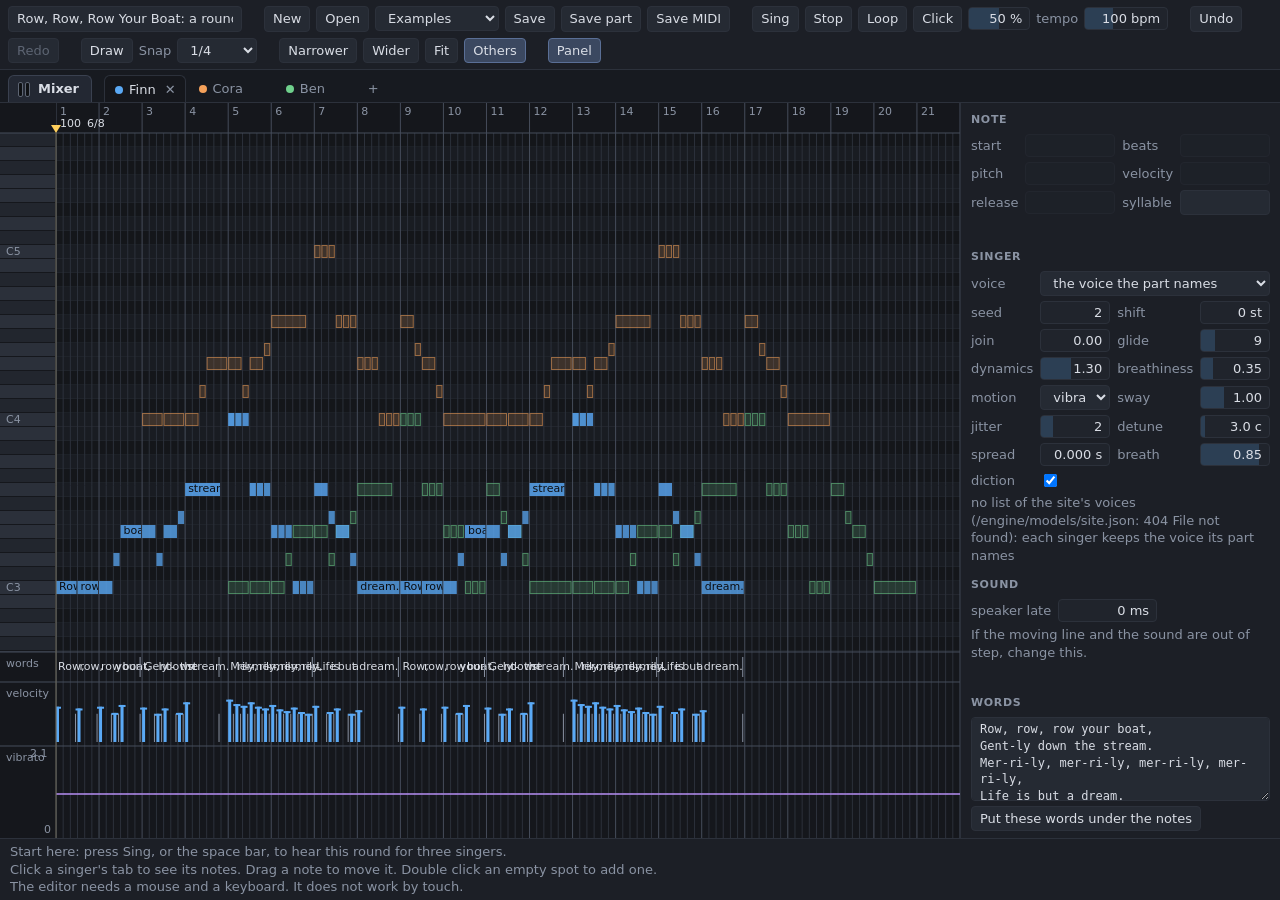
==== engine/editor/index.html @ f513cfa4 "Lip Service 0.1.0" ====
<!doctype html>
<!-- SPDX-License-Identifier: AGPL-3.0-only -->
<!-- Copyright (C) 2026 Giles Hall -->

<html lang="en">
<head>
<meta charset="utf-8">
<meta name="viewport" content="width=device-width, initial-scale=1">
<title>lipservice: a score</title>
<link rel="stylesheet" href="editor.css">
</head>
<body>
<header>
  <input id="title" placeholder="the score's name" aria-label="the score's name">
  <span class="gap"></span>
  <button id="new">New</button>
  <button id="open">Open</button>
  <select id="examples" aria-label="examples"></select>
  <button id="save-score" title="Save the whole score: every singer and the mix (cmd S)">Save</button>
  <button id="save-part" title="Save only this singer's part">Save part</button>
  <button id="save-midi" title="Save this singer's part as a MIDI file">Save MIDI</button>
  <input id="file" type="file" accept=".score,.part,.txt,.mid,.midi,text/plain,audio/midi" aria-label="a file to open" hidden>
  <span class="gap"></span>
  <button id="sing" title="Sing the score from the marker in the ruler (space)">Sing</button>
  <button id="stop" title="Stop singing (space)">Stop</button>
  <button id="loop" aria-pressed="false" title="Loop the stretch marked in the ruler (O)">Loop</button>
  <button id="click" aria-pressed="false" title="Metronome: a click on each beat (K)">Click</button>
  <span id="click-volume"></span>
  <label>tempo</label><span id="tempo"></span>
  <span class="gap"></span>
  <button id="undo">Undo</button>
  <button id="redo">Redo</button>
  <span class="gap"></span>
  <button id="draw" aria-pressed="false" title="Draw: one press on an empty spot adds a note (D)">Draw</button>
  <label for="snap" title="Notes start and end on this fraction of a beat">Snap</label>
  <select id="snap"></select>
  <span class="gap"></span>
  <button id="zoom-out" title="Zoom out in time (-)">Narrower</button>
  <button id="zoom-in" title="Zoom in in time (+)">Wider</button>
  <button id="fit" title="Fit every note in view (F)">Fit</button>
  <button id="others" aria-pressed="true" title="Show the other singers' notes behind this one's (G)">Others</button>
  <span class="gap"></span>
  <button id="side-toggle" aria-pressed="true" title="Show or hide the panel on the right">Panel</button>
</header>
<nav id="tabs" aria-label="the singers, and the mixer"></nav>
<div id="roll">
  <canvas id="canvas" tabindex="0" aria-label="the roll: the singer's notes along time, their words, velocity and vibrato"></canvas>
  <input id="lyric" aria-label="the note's syllable" autocomplete="off" spellcheck="false">
</div>
<section id="mixer" hidden></section>
<aside id="side">
  <h2>Note</h2>
  <div class="rows">
    <label title="The beat the note starts on">start</label><span id="n-at"></span>
    <label title="How long the note is, in beats">beats</label><span id="n-beats"></span>
    <label title="The note's name, like C4, with cents where it is off: E4+14">pitch</label><span id="n-pitch"></span>
    <label title="How hard the key was pressed, 1 to 127. Kept in the file and in MIDI; the singer does not use it yet">velocity</label><span id="n-velocity"></span>
    <label title="How fast the key was let go, 0 to 127. Kept in the file and in MIDI; the singer does not use it yet">release</label><span id="n-release"></span>
    <label for="n-lyric" title="What is sung on the note. End it with - when the word goes on: Ma- ry. Use _ to hold the syllable before.">syllable</label><input id="n-lyric">
  </div>
  <div id="n-said" class="said"></div>

  <h2>Singer</h2>
  <div class="rows">
    <label for="s-voice">voice</label><select id="s-voice" class="wide"></select>
    <label title="Which singer of this voice: change it for other timing, pitch and breaths">seed</label><span id="s-seed"></span>
    <label title="Moves every note up or down, in semitones">shift</label><span id="s-shift"></span>
    <label title="A gap between words this short, in beats, is sung through with no rest">join</label><span id="s-join"></span>
    <label title="How long the pitch takes to move from one note to the next, in hundredths of a second">glide</label><span id="s-glide"></span>
    <label title="How much the singer shapes loudness unasked: high notes louder, long notes swelled. 0 for none">dynamics</label><span id="s-dynamics"></span>
    <label title="How much breath noise is in the sung vowels">breathiness</label><span id="s-breathiness"></span>
    <label for="s-motion" title="How the pitch moves on a held note: straight, vibrato or wide vibrato, or - to use the vibrato drawn under the notes">motion</label><select id="s-motion"><option value="-">- (drawn)</option><option>straight</option><option>vibrato</option><option>wide</option></select>
    <label title="How large that movement is: 1 is the motion's own size">sway</label><span id="s-sway"></span>
    <label title="How far each phrase and note may land off the beat, in hundredths of a second">jitter</label><span id="s-jitter"></span>
    <label title="How far off pitch the singer may be, in cents">detune</label><span id="s-detune"></span>
    <label title="How far off the whole part may start, in seconds">spread</label><span id="s-spread"></span>
    <label title="The chance of a breath before a phrase, 0 to 1">breath</label><span id="s-breath"></span>
    <label for="s-diction" title="Sung diction: every vowel is stressed">diction</label><input id="s-diction" type="checkbox">
  </div>
  <div id="s-said" class="said"></div>

  <h2>Sound</h2>
  <div class="rows" id="route-row" hidden>
    <label for="route">sound</label><select id="route" class="wide" title="Which engine sings every singer: hifi is the fullest sound, fast is quicker to make"></select>
  </div>
  <div class="rows">
    <label title="Milliseconds added to the delay the browser reports for its speaker">speaker late</label><span id="delay"></span>
  </div>
  <div class="said">If the moving line and the sound are out of step, change this.</div>
  <div id="delay-said" class="said"></div>

  <h2>Words</h2>
  <textarea id="words" spellcheck="false" aria-label="the words, a syllable a note from the first"></textarea>
  <button id="words-apply" title="One syllable goes under each note, from the first note on. Split a word with -: lit-tle">Put these words under the notes</button>
  <div id="words-said" class="said"></div>

  <h2>The part as text</h2>
  <textarea id="text" spellcheck="false" aria-label="the part as text"></textarea>
  <button id="text-apply" title="Replace this singer's part with the text above">Load this text</button>
  <div id="text-said" class="said"></div>

  <h2>Keys</h2>
  <div id="keys">
    The editor needs a mouse and a keyboard. It does not work by touch.<br>
    <kbd>double click</kbd> an empty spot to add a note<br>
    <kbd>drag</kbd> a note to move it; drag its right end to change its length<br>
    <kbd>Enter</kbd>, or click under a note, to type its syllable. Type several words and they fill the notes that follow<br>
    <kbd>arrows</kbd> move the selected notes; <kbd>alt</kbd> + left or right makes them shorter or longer<br>
    <kbd>B</kbd> breath before the note: always, never, or left to the singer<br>
    <kbd>L</kbd> vibrato point: slide to it, or jump to it<br>
    <kbd>delete</kbd> removes the selected notes or vibrato point<br>
    <kbd>space</kbd> sing, or stop<br>
    <kbd>click</kbd> the ruler to set where singing starts; while it sings, it jumps there. <kbd>Home</kbd> goes back to the start<br>
    <kbd>drag</kbd> along the ruler to mark a loop; drag its ends to adjust it<br>
    <kbd>O</kbd> loop on or off<br>
    <kbd>K</kbd> metronome click on or off<br>
    <kbd>drag</kbd> a number to change it (hold shift for small steps); <kbd>click</kbd> it to type; <kbd>alt</kbd> + click resets it<br>
    <kbd>1</kbd> to <kbd>9</kbd> switch singer; <kbd>M</kbd> opens the mixer; <kbd>G</kbd> shows or hides the other singers' notes<br>
    <kbd>double click</kbd> a tab to rename its singer; the <kbd>+</kbd> tab adds a singer, and with <kbd>shift</kbd> held it copies this one<br>
    <kbd>scroll</kbd> to move along; <kbd>pinch</kbd> or <kbd>ctrl</kbd> + scroll zooms in time; <kbd>alt</kbd> + scroll zooms in pitch
  </div>
</aside>
<footer id="status"></footer>
<dialog id="which">
  <p>This file has notes on more than one track or channel. A singer sings one line. Pick the one to open:</p>
  <div id="which-list"></div>
  <button id="which-cancel">None of them</button>
</dialog>
<script type="module" src="main.js"></script>
</body>
</html>
---- engine/editor/editor.css ----
/* SPDX-License-Identifier: AGPL-3.0-only */
/* Copyright (C) 2026 Giles Hall */

/* The editor's page (index.html). */
:root {
  --bg: #15171c; --panel: #1c1f26; --line: #2c313b; --ink: #d9dde5; --dim: #8a93a3;
  --note: #5aa9f5; --held: #ffcf5c; --bad: #ff6b6b; --ok: #6fd08c;
  /* the roll, drawn by page.js */
  --roll-bg: #15171c; --roll-row: #191c22; --roll-black: #14161a; --roll-line: #252a33; --roll-beat: #2c313b; --roll-bar: #454c5a;
  --roll-ink: #d9dde5; --roll-dim: #8a93a3; --roll-note: #5aa9f5; --roll-chosen: #ffcf5c; --roll-bad: #ff6b6b; --roll-ok: #6fd08c; --roll-lane: #b48cf2;
  --roll-key-black: #22262e; --roll-key-white: #2b303a; --roll-on-note: #0c0e12;
  --roll-font: 11px -apple-system, system-ui, sans-serif;
  /* a singer's color, by its place in the score */
  --singer-1: #5aa9f5; --singer-2: #f5a15a; --singer-3: #6fd08c; --singer-4: #f27fb2; --singer-5: #b48cf2; --singer-6: #4fd1c5; --singer-7: #c9d36a; --singer-8: #9aa7ff;
  font: 13px/1.35 -apple-system, "Segoe UI", system-ui, sans-serif;
}
* { box-sizing: border-box; }
html, body { height: 100%; margin: 0; background: var(--bg); color: var(--ink); overflow: hidden; }
body { display: grid; grid-template: auto auto 1fr auto / 1fr auto; }
header { grid-column: 1 / 3; display: flex; gap: 6px; align-items: center; padding: 6px 8px; background: var(--panel); border-bottom: 1px solid var(--line); flex-wrap: wrap; }
header .gap { width: 10px; }
button, select, input, textarea { font: inherit; color: var(--ink); background: #252a33; border: 1px solid var(--line); border-radius: 4px; padding: 3px 8px; }
button { cursor: pointer; }
button:hover { background: #2e3440; }
button[aria-pressed="true"] { background: #3b4860; border-color: #5a6f96; }
button:disabled { color: #5d6573; cursor: default; }
#title { width: 18em; }
#examples { width: 9.5em; }
header label { color: var(--dim); }
header .pull { min-width: 62px; }
#tempo .pull { min-width: 84px; }

/* a number pulled with the mouse (pull.js) */
.pull { position: relative; display: inline-flex; align-items: center; justify-content: flex-end; height: 23px; min-width: 76px; padding: 0 7px; background: #20242c; border: 1px solid var(--line); border-radius: 4px; cursor: ew-resize; user-select: none; -webkit-user-select: none; touch-action: none; overflow: hidden; font-variant-numeric: tabular-nums; vertical-align: middle; }
.pull:hover { background: #262b35; border-color: #3d4554; }
.pull:focus { outline: none; border-color: var(--note); }
.pull.pulling { border-color: var(--held); background: #2a2a26; }
.pull .pull-bar { position: absolute; top: 0; bottom: 0; left: 0; width: 0; background: rgba(90, 169, 245, 0.2); pointer-events: none; }
.pull.pulling .pull-bar { background: rgba(255, 207, 92, 0.24); }
.pull .pull-v { position: relative; pointer-events: none; white-space: nowrap; }
.pull.off { opacity: 0.4; cursor: default; }
.pull.typing { overflow: visible; }
.pull .pull-in { position: absolute; left: -1px; top: -1px; width: calc(100% + 2px); height: calc(100% + 2px); border: 1px solid var(--held); border-radius: 4px; text-align: right; padding: 0 6px; background: #0f1114; z-index: 1; cursor: text; outline: none; }
.pull .pull-in.bad { border-color: var(--bad); }

/* a tab a singer, and the mixer's */
#tabs { grid-column: 1 / 3; display: flex; align-items: flex-end; gap: 2px; padding: 5px 8px 0; background: #171a20; border-bottom: 1px solid var(--line); overflow-x: auto; }
.tab { display: inline-flex; align-items: center; gap: 6px; height: 27px; padding: 0 6px 0 10px; border: 1px solid transparent; border-bottom: none; border-radius: 6px 6px 0 0; background: transparent; color: var(--dim); max-width: 230px; cursor: pointer; user-select: none; -webkit-user-select: none; flex: none; }
.tab:hover { background: #1e222a; color: var(--ink); }
.tab[aria-selected="true"] { background: var(--bg); color: var(--ink); border-color: var(--line); margin-bottom: -1px; height: 28px; }
.tab .tab-name { overflow: hidden; text-overflow: ellipsis; white-space: nowrap; }
.tab .flag { font-size: 10px; font-weight: 700; color: var(--bad); }
.tab .flag.solo { color: var(--held); }
.tab .x { border: none; background: none; color: var(--dim); padding: 0 3px; border-radius: 3px; visibility: hidden; line-height: 1; }
.tab:hover .x, .tab[aria-selected="true"] .x { visibility: visible; }
.tab .x:hover { background: #3a2a2e; color: var(--bad); }
.tab input { width: 11em; height: 21px; padding: 0 4px; }
.tab.plain { padding: 0 10px; }
.tab.mixer { padding: 0 12px 0 9px; gap: 8px; margin-right: 10px; color: var(--ink); font-weight: 600; background: #232833; border-color: #3a4150; }
.tab.mixer:hover { background: #2b3140; }
.tab.mixer[aria-selected="true"] { background: var(--bg); border-color: var(--line); }
.tab.mixer .lv { display: inline-flex; gap: 2px; height: 15px; }
.tab.mixer .lv i { position: relative; width: 5px; height: 100%; background: #0f1114; border: 1px solid #5d6573; border-radius: 2px; overflow: hidden; }
.tab.mixer .lv b { position: absolute; left: 0; right: 0; bottom: 0; height: 0; background: var(--ok); }
.tab.mixer .lv b.over { background: var(--bad); }
.dot { width: 8px; height: 8px; border-radius: 50%; flex: none; display: inline-block; }

/* the mixer */
#mixer { grid-column: 1 / 3; grid-row: 3; overflow: auto; padding: 14px 18px 24px; }
#mixer[hidden], #roll[hidden] { display: none; }
#mixer h2 { font-size: 11px; text-transform: uppercase; letter-spacing: 0.06em; color: var(--dim); margin: 22px 0 2px; }
.mx-hint { color: var(--dim); margin-bottom: 10px; }
.mx-strips { display: grid; gap: 5px; max-width: 980px; }
.mx-strip { display: grid; grid-template-columns: minmax(120px, 220px) 26px 26px 112px 72px minmax(120px, 1fr); gap: 6px; align-items: center; padding: 5px 8px; background: var(--panel); border: 1px solid var(--line); border-radius: 6px; }
.mx-strip.master { margin-top: 8px; border-color: #46506199; }
.mx-strip.quiet .mx-name, .mx-strip.quiet .meter { opacity: 0.45; }
.mx-name { display: flex; align-items: center; gap: 7px; border: none; background: none; padding: 2px 0; text-align: left; overflow: hidden; white-space: nowrap; font-weight: 600; }
button.mx-name:hover { background: none; text-decoration: underline; }
.mx-label { overflow: hidden; text-overflow: ellipsis; }
.mx-m, .mx-s { padding: 2px 0; font-weight: 700; font-size: 11px; color: var(--dim); }
.mx-m[aria-pressed="true"] { background: #5c2f33; border-color: var(--bad); color: #ffd6d6; }
.mx-s[aria-pressed="true"] { background: #5a4a1c; border-color: var(--held); color: #fff0c2; }
.mx-gap { grid-column: span 2; }
.mx-gap.narrow { grid-column: span 1; }
.mx-strip .pull { min-width: 0; width: 100%; }
.meter { position: relative; height: 9px; background: #0f1114; border: 1px solid var(--line); border-radius: 3px; overflow: hidden; }
.meter::after { content: ""; position: absolute; top: 0; bottom: 0; left: 90.909%; width: 1px; background: #5d6573; }
.meter-bar { height: 100%; width: 0; background: linear-gradient(90deg, #3f8f5f, #6fd08c 78%, #ffcf5c 91%, #ff6b6b 100%); background-size: 100vw 100%; }
.meter.over { border-color: var(--bad); }
.meter-pair { display: grid; gap: 2px; }
.meter-pair .meter { height: 6px; }
.mx-chain { display: flex; flex-wrap: wrap; gap: 8px; align-items: flex-start; }
.fx { background: var(--panel); border: 1px solid var(--line); border-radius: 6px; padding: 6px 8px 8px; min-width: 188px; }
.fx.off .fx-body { opacity: 0.4; }
.fx-head { display: flex; gap: 3px; align-items: center; margin-bottom: 6px; }
.fx-on { flex: 1; text-align: left; font-weight: 600; text-transform: capitalize; }
.fx-on[aria-pressed="true"] { background: #2b4a39; border-color: #4f8f6a; }
.fx-btn { padding: 2px 5px; color: var(--dim); font-size: 10px; }
.fx-body { display: grid; grid-template-columns: auto 1fr; gap: 4px 8px; align-items: center; }
.fx-body label { color: var(--dim); }
.fx-body .pull { min-width: 96px; }
.fx-add { align-self: center; }
#roll { grid-column: 1; grid-row: 3; position: relative; min-width: 0; min-height: 0; }
#canvas { position: absolute; inset: 0; width: 100%; height: 100%; display: block; touch-action: none; outline: none; }
#lyric { position: absolute; display: none; height: 24px; padding: 1px 4px; border-color: var(--held); background: #0f1114; z-index: 2; }
aside { grid-column: 2; grid-row: 3; width: 320px; overflow-y: auto; background: var(--panel); border-left: 1px solid var(--line); padding: 8px 10px; }
aside[hidden] { display: none; }
#route-row[hidden] { display: none; }
#route-row { margin-bottom: 5px; }
aside h2 { font-size: 11px; text-transform: uppercase; letter-spacing: 0.06em; color: var(--dim); margin: 14px 0 6px; }
aside h2:first-child { margin-top: 2px; }
.rows { display: grid; grid-template-columns: auto minmax(0, 1fr) auto minmax(0, 1fr); gap: 5px 7px; align-items: center; }
.rows .pull { min-width: 0; width: 100%; }
.rows .wide { grid-column: 2 / 5; }
.rows label { color: var(--dim); }
.rows input, .rows select { width: 100%; min-width: 0; }
.rows input[type="checkbox"] { width: auto; justify-self: start; }
textarea { width: 100%; resize: vertical; font: 12px/1.4 ui-monospace, Menlo, monospace; white-space: pre; tab-size: 2; }
#text { height: 16em; }
#words { height: 7em; white-space: pre-wrap; }
.said { color: var(--dim); min-height: 1.3em; margin: 4px 0; white-space: pre-wrap; }
.said.bad { color: var(--bad); }
footer { grid-column: 1 / 3; padding: 4px 10px; background: var(--panel); border-top: 1px solid var(--line); color: var(--dim); white-space: pre-wrap; max-height: 7.5em; overflow-y: auto; }
footer.bad { color: var(--bad); }
dialog { background: var(--panel); color: var(--ink); border: 1px solid var(--line); border-radius: 6px; max-width: 34em; }
dialog::backdrop { background: rgba(0, 0, 0, 0.5); }
dialog button { display: block; width: 100%; text-align: left; margin: 4px 0; }
kbd { font: 11px ui-monospace, Menlo, monospace; background: #252a33; border: 1px solid var(--line); border-radius: 3px; padding: 0 4px; }
#keys { color: var(--dim); line-height: 1.9; }
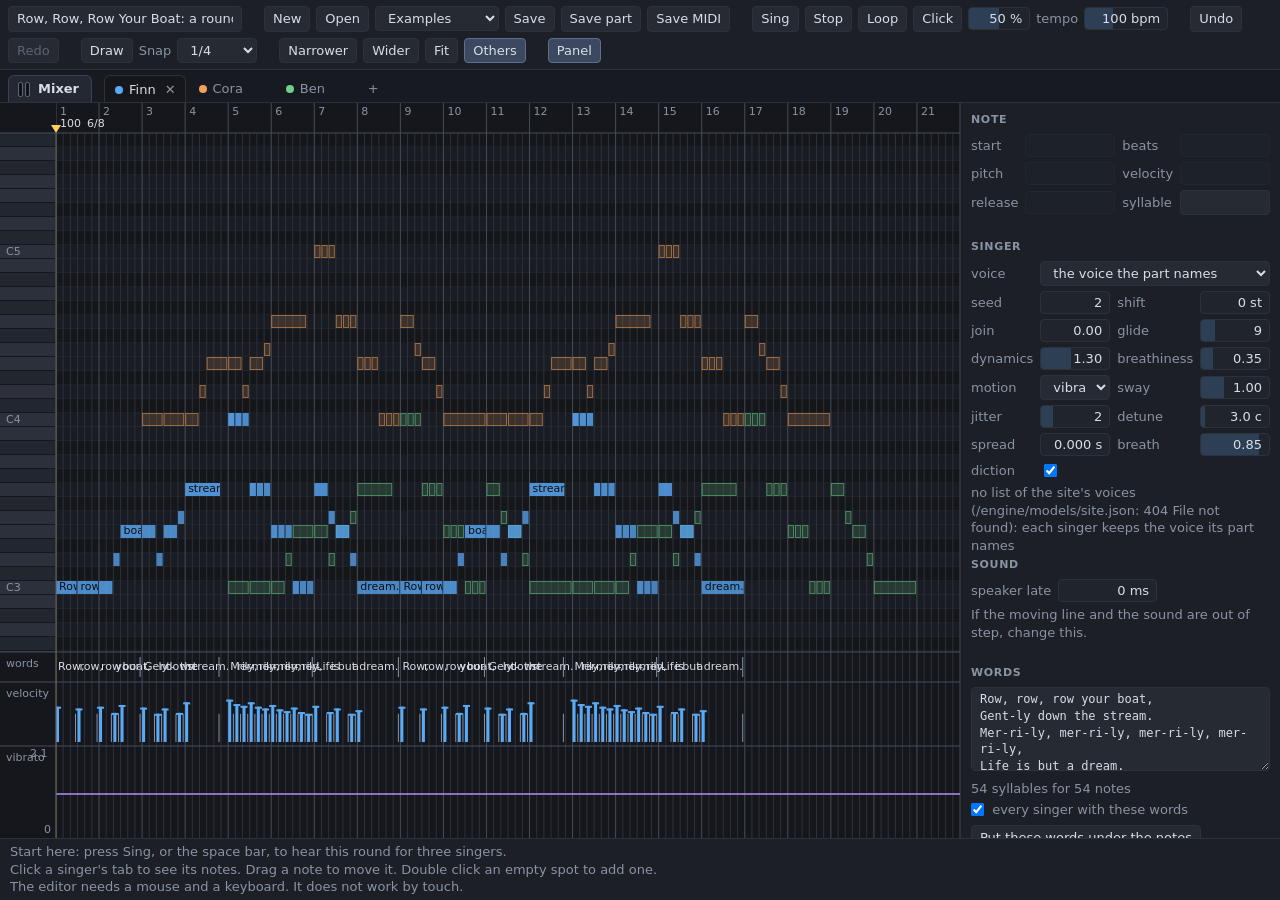
==== commit 256fe602: "Lip Service 0.1.1" ====
--- a/engine/editor/index.html
+++ b/engine/editor/index.html
@@ -26,7 +26,7 @@
   <button id="loop" aria-pressed="false" title="Loop the stretch marked in the ruler (O)">Loop</button>
   <button id="click" aria-pressed="false" title="Metronome: a click on each beat (K)">Click</button>
   <span id="click-volume"></span>
-  <label>tempo</label><span id="tempo"></span>
+  <label class="tempo-label">tempo</label><span id="tempo"></span>
   <span class="gap"></span>
   <button id="undo">Undo</button>
   <button id="redo">Redo</button>
@@ -49,8 +49,8 @@
 </div>
 <section id="mixer" hidden></section>
 <aside id="side">
-  <h2>Note</h2>
-  <div class="rows">
+  <h2 class="desk">Note</h2>
+  <div class="rows desk">
     <label title="The beat the note starts on">start</label><span id="n-at"></span>
     <label title="How long the note is, in beats">beats</label><span id="n-beats"></span>
     <label title="The note's name, like C4, with cents where it is off: E4+14">pitch</label><span id="n-pitch"></span>
@@ -58,8 +58,9 @@
     <label title="How fast the key was let go, 0 to 127. Kept in the file and in MIDI; the singer does not use it yet">release</label><span id="n-release"></span>
     <label for="n-lyric" title="What is sung on the note. End it with - when the word goes on: Ma- ry. Use _ to hold the syllable before.">syllable</label><input id="n-lyric">
   </div>
-  <div id="n-said" class="said"></div>
+  <div id="n-said" class="said desk"></div>
 
+  <div id="singer-part">
   <h2>Singer</h2>
   <div class="rows">
     <label for="s-voice">voice</label><select id="s-voice" class="wide"></select>
@@ -78,29 +79,37 @@
     <label for="s-diction" title="Sung diction: every vowel is stressed">diction</label><input id="s-diction" type="checkbox">
   </div>
   <div id="s-said" class="said"></div>
+  </div>
 
+  <div id="sound-part">
   <h2>Sound</h2>
   <div class="rows" id="route-row" hidden>
-    <label for="route">sound</label><select id="route" class="wide" title="Which engine sings every singer: hifi is the fullest sound, fast is quicker to make"></select>
+    <span id="route-label" class="label" title="Hifi sounds better; fast is about twice as quick. The choice is kept for the whole site">quality</span><span id="route" class="seg" role="radiogroup" aria-labelledby="route-label" aria-describedby="route-said"></span>
   </div>
-  <div class="rows">
+  <div id="route-said" class="said" hidden></div>
+  <div class="rows desk">
     <label title="Milliseconds added to the delay the browser reports for its speaker">speaker late</label><span id="delay"></span>
   </div>
-  <div class="said">If the moving line and the sound are out of step, change this.</div>
-  <div id="delay-said" class="said"></div>
+  <div class="said desk">If the moving line and the sound are out of step, change this.</div>
+  <div id="delay-said" class="said desk"></div>
+  </div>
 
+  <div id="words-part">
   <h2>Words</h2>
   <textarea id="words" spellcheck="false" aria-label="the words, a syllable a note from the first"></textarea>
-  <button id="words-apply" title="One syllable goes under each note, from the first note on. Split a word with -: lit-tle">Put these words under the notes</button>
+  <div id="words-count" class="said"></div>
+  <label id="words-all-row" class="check" hidden title="The other singers who sing the same words get these too"><input id="words-all" type="checkbox" checked> every singer with these words</label>
+  <button id="words-apply" title="One syllable goes under each note, from the first note on. Split a word with -: lit-tle"><span class="desk">Put these words under the notes</span><span class="hand">Use these words</span></button>
   <div id="words-said" class="said"></div>
+  </div>
 
-  <h2>The part as text</h2>
-  <textarea id="text" spellcheck="false" aria-label="the part as text"></textarea>
-  <button id="text-apply" title="Replace this singer's part with the text above">Load this text</button>
-  <div id="text-said" class="said"></div>
+  <h2 class="desk">The part as text</h2>
+  <textarea id="text" class="desk" spellcheck="false" aria-label="the part as text"></textarea>
+  <button id="text-apply" class="desk" title="Replace this singer's part with the text above">Load this text</button>
+  <div id="text-said" class="said desk"></div>
 
-  <h2>Keys</h2>
-  <div id="keys">
+  <h2 class="desk">Keys</h2>
+  <div id="keys" class="desk">
     The editor needs a mouse and a keyboard. It does not work by touch.<br>
     <kbd>double click</kbd> an empty spot to add a note<br>
     <kbd>drag</kbd> a note to move it; drag its right end to change its length<br>
--- a/engine/editor/editor.css
+++ b/engine/editor/editor.css
@@ -115,6 +115,14 @@
 .rows label { color: var(--dim); }
 .rows input, .rows select { width: 100%; min-width: 0; }
 .rows input[type="checkbox"] { width: auto; justify-self: start; }
+.rows .label { color: var(--dim); }
+/* a choice of two or more side by side, the one in use lit (the quality) */
+.seg { grid-column: 2 / 5; justify-self: start; display: inline-flex; border: 1px solid var(--line); border-radius: 999px; padding: 2px; }
+.rows .seg label { position: relative; padding: 2px 12px; border-radius: 999px; cursor: pointer; color: var(--dim); }
+.rows .seg label:hover { color: var(--ink); }
+.rows .seg input { position: absolute; inset: 0; width: 100%; height: 100%; margin: 0; padding: 0; border: 0; opacity: 0; cursor: pointer; }
+.rows .seg label:has(input:checked) { background: #3b4860; color: var(--ink); }
+.rows .seg label:has(input:focus-visible) { outline: 2px solid #5a6f96; outline-offset: 1px; }
 textarea { width: 100%; resize: vertical; font: 12px/1.4 ui-monospace, Menlo, monospace; white-space: pre; tab-size: 2; }
 #text { height: 16em; }
 #words { height: 7em; white-space: pre-wrap; }
@@ -127,3 +135,42 @@
 dialog button { display: block; width: 100%; text-align: left; margin: 4px 0; }
 kbd { font: 11px ui-monospace, Menlo, monospace; background: #252a33; border: 1px solid var(--line); border-radius: 3px; padding: 0 4px; }
 #keys { color: var(--dim); line-height: 1.9; }
+
+/* the words: their count, and whether they go to every singer who sings the same */
+.check { display: block; margin: 4px 0; color: var(--dim); }
+.check input { vertical-align: -2px; margin: 0 4px 0 0; }
+#words-apply { margin-top: 2px; }
+.hand { display: none; }
+
+/* a phone (page.js sets html.phone): the roll above, the panel below it, and only what a phone
+   does: sing, watch, choose the voices and the quality, and change the words */
+html.phone, html.phone body { height: 100dvh; }
+html.phone { font-size: 15px; }
+html.phone body { grid-template: auto auto minmax(170px, 40dvh) 1fr auto / minmax(0, 1fr); }
+html.phone header, html.phone #tabs, html.phone #roll, html.phone aside, html.phone footer { grid-column: 1; }
+html.phone #roll { grid-row: 3; }
+html.phone aside { grid-row: 4; width: auto; border-left: 0; border-top: 1px solid var(--line); padding: 4px 12px 16px; }
+html.phone aside[hidden] { display: block; }
+html.phone footer { grid-row: 5; max-height: 7.2em; font-size: 13px; }
+html.phone .desk, html.phone header > *, html.phone .tab.mixer, html.phone .tab.plain { display: none; }
+html.phone .hand { display: inline; }
+html.phone header { gap: 8px; }
+html.phone header > :is(#sing, #examples, #tempo, #undo, #fit) { display: inline-flex; align-items: center; }
+html.phone :is(button, select, .pull) { min-height: 38px; touch-action: manipulation; }
+html.phone :is(input, select, textarea) { font-size: 16px; }
+html.phone #sing { order: -1; min-width: 5.5em; justify-content: center; padding: 0 20px; font-weight: 600; background: #3b4860; border-color: #5a6f96; }
+html.phone #examples { flex: 1 1 8em; width: auto; min-width: 0; }
+html.phone .tab { height: 34px; }
+html.phone .rows { grid-template-columns: auto minmax(0, 1fr); }
+html.phone .rows .wide, html.phone .seg { grid-column: 2; }
+html.phone #side .rows > * { display: none; }
+html.phone #side .rows > :is(label[for="s-voice"], #s-voice, label:has(+ #s-shift), #s-shift, #route-label, #route) { display: inline-flex; align-items: center; }
+html.phone #side .rows > :is(#s-voice, #s-shift) { width: 100%; }
+html.phone .rows .seg label { padding: 7px 18px; }
+html.phone #words { height: 6.5em; white-space: pre-wrap; }
+html.phone #words-apply { display: block; width: 100%; font-weight: 600; }
+html.phone .check { padding: 6px 0; }
+html.phone aside { display: flex; flex-direction: column; }
+html.phone #words-part { order: -1; }
+html.phone .tab .x { display: none; }
+html.phone #canvas { -webkit-user-select: none; user-select: none; -webkit-touch-callout: none; }
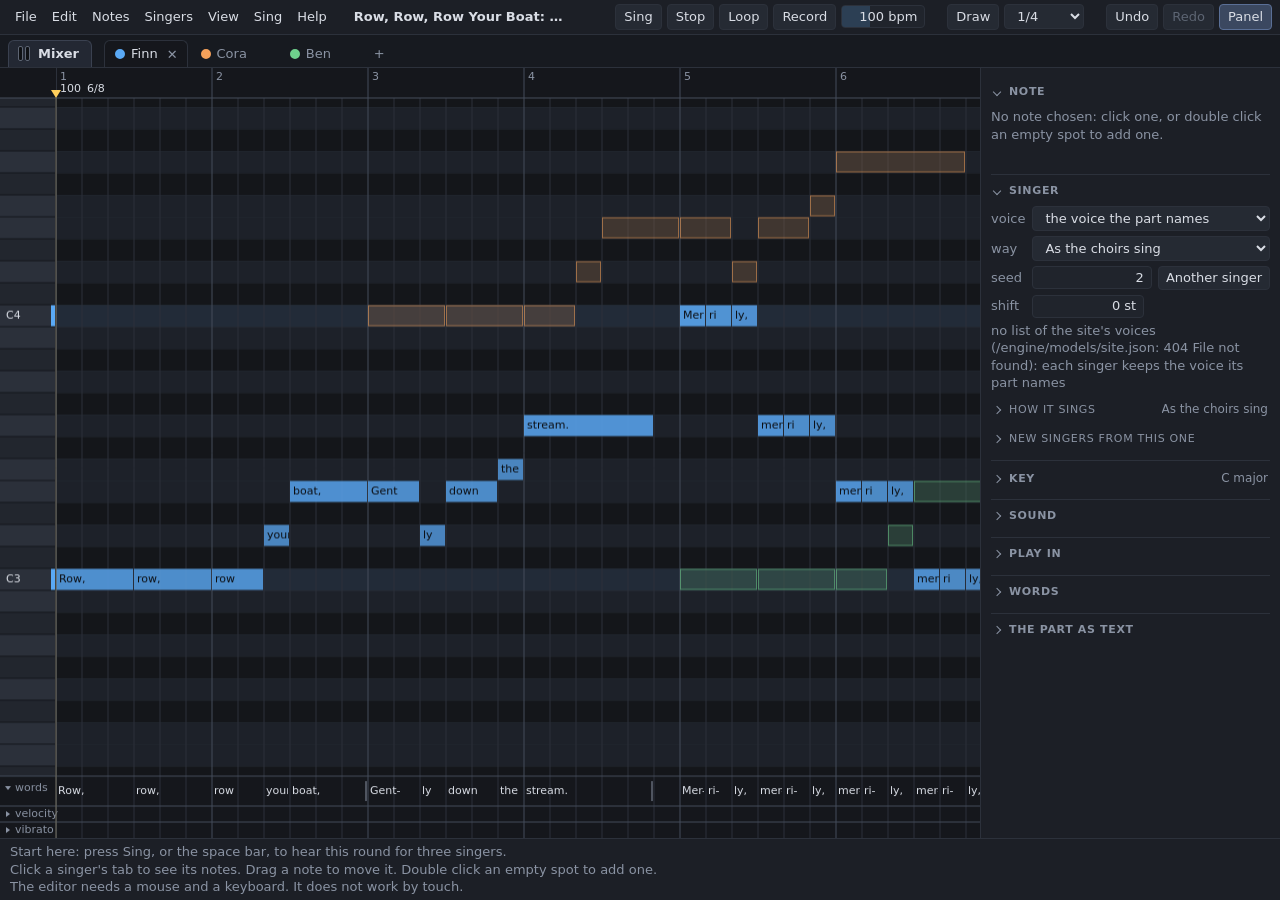
==== commit e3c6ea91: "Lip Service 0.2.0" ====
--- a/engine/editor/index.html
+++ b/engine/editor/index.html
@@ -8,39 +8,30 @@
 <meta name="viewport" content="width=device-width, initial-scale=1">
 <title>lipservice: a score</title>
 <link rel="stylesheet" href="editor.css">
+<link rel="stylesheet" href="menu.css">
 </head>
 <body>
 <header>
+  <nav id="menus" class="desk" aria-label="the editor's menus"></nav>
   <input id="title" placeholder="the score's name" aria-label="the score's name">
-  <span class="gap"></span>
-  <button id="new">New</button>
-  <button id="open">Open</button>
-  <select id="examples" aria-label="examples"></select>
-  <button id="save-score" title="Save the whole score: every singer and the mix (cmd S)">Save</button>
-  <button id="save-part" title="Save only this singer's part">Save part</button>
-  <button id="save-midi" title="Save this singer's part as a MIDI file">Save MIDI</button>
-  <input id="file" type="file" accept=".score,.part,.txt,.mid,.midi,text/plain,audio/midi" aria-label="a file to open" hidden>
+  <button id="link-before" hidden title="The score you had before this link opened another. Undo brings it back too">Back to my score</button>
+  <button id="save-sound" hidden title="Save the whole score as it sounds: every singer and the mix, as a WAV file (cmd shift S). Press again while it is made to stop it">Save sound</button>
+  <span id="sound-ready" hidden><a id="sound-save" class="button" title="The score as it was when Save sound was pressed">Save</a><button id="sound-share" hidden title="Send the sound file to another app">Share</button></span>
+  <select id="examples" class="hand" aria-label="examples"></select>
+  <button id="copy-link" class="hand" title="A link that opens this score in the editor, to send to someone">Share link</button>
+  <input id="file" type="file" accept=".score,.part,.txt,.mid,.midi,.wav,text/plain,audio/midi,audio/wav" aria-label="a file to open" hidden>
   <span class="gap"></span>
   <button id="sing" title="Sing the score from the marker in the ruler (space)">Sing</button>
   <button id="stop" title="Stop singing (space)">Stop</button>
   <button id="loop" aria-pressed="false" title="Loop the stretch marked in the ruler (O)">Loop</button>
-  <button id="click" aria-pressed="false" title="Metronome: a click on each beat (K)">Click</button>
-  <span id="click-volume"></span>
-  <label class="tempo-label">tempo</label><span id="tempo"></span>
-  <span class="gap"></span>
-  <button id="undo">Undo</button>
-  <button id="redo">Redo</button>
+  <button id="record" aria-pressed="false" title="Record: while the score sings, what is played (Keys, or MIDI in) goes into this singer where it is heard. Each take is one step of Undo">Record</button>
+  <span id="tempo" title="The tempo where Sing starts"></span>
   <span class="gap"></span>
   <button id="draw" aria-pressed="false" title="Draw: one press on an empty spot adds a note (D)">Draw</button>
-  <label for="snap" title="Notes start and end on this fraction of a beat">Snap</label>
-  <select id="snap"></select>
+  <label for="snap" class="desk" title="Notes start and end on this fraction of a beat">Snap</label>
+  <select id="snap" title="Notes start and end on this fraction of a beat"></select>
   <span class="gap"></span>
-  <button id="zoom-out" title="Zoom out in time (-)">Narrower</button>
-  <button id="zoom-in" title="Zoom in in time (+)">Wider</button>
-  <button id="fit" title="Fit every note in view (F)">Fit</button>
-  <button id="others" aria-pressed="true" title="Show the other singers' notes behind this one's (G)">Others</button>
-  <span class="gap"></span>
-  <button id="side-toggle" aria-pressed="true" title="Show or hide the panel on the right">Panel</button>
+  <span id="undo-group" class="group"><button id="undo" title="Undo (cmd Z)">Undo</button><button id="redo" class="desk" title="Redo (cmd shift Z)">Redo</button><button id="fit" class="hand" title="Fit every note in view (F)">Fit</button><button id="side-toggle" class="desk" aria-pressed="true" title="Show or hide the panel on the right (P)">Panel</button></span>
 </header>
 <nav id="tabs" aria-label="the singers, and the mixer"></nav>
 <div id="roll">
@@ -49,8 +40,11 @@
 </div>
 <section id="mixer" hidden></section>
 <aside id="side">
-  <h2 class="desk">Note</h2>
-  <div class="rows desk">
+  <section class="fold desk" id="note-part">
+  <h2><button class="fold-head" id="fold-note-head" aria-expanded="true" aria-controls="fold-note">Note<span class="fold-sum" id="note-sum"></span></button></h2>
+  <div class="fold-body" id="fold-note">
+  <div id="n-none" class="said">No note chosen: click one, or double click an empty spot to add one.</div>
+  <div class="rows" id="n-rows">
     <label title="The beat the note starts on">start</label><span id="n-at"></span>
     <label title="How long the note is, in beats">beats</label><span id="n-beats"></span>
     <label title="The note's name, like C4, with cents where it is off: E4+14">pitch</label><span id="n-pitch"></span>
@@ -58,78 +52,125 @@
     <label title="How fast the key was let go, 0 to 127. Kept in the file and in MIDI; the singer does not use it yet">release</label><span id="n-release"></span>
     <label for="n-lyric" title="What is sung on the note. End it with - when the word goes on: Ma- ry. Use _ to hold the syllable before.">syllable</label><input id="n-lyric">
   </div>
-  <div id="n-said" class="said desk"></div>
+  <div id="n-said" class="said"></div>
+  </div>
+  </section>
 
-  <div id="singer-part">
-  <h2>Singer</h2>
+  <section class="fold" id="singer-part">
+  <h2><button class="fold-head" id="fold-singer-head" aria-expanded="true" aria-controls="fold-singer">Singer<span class="fold-sum" id="singer-sum"></span></button></h2>
+  <div class="fold-body" id="fold-singer">
+  <div id="s-follows" class="follows" hidden><span id="s-follows-text"></span> <button id="s-unlink" title="Its notes its own from now on: a change to the singer it follows is no longer its">Unlink</button></div>
   <div class="rows">
     <label for="s-voice">voice</label><select id="s-voice" class="wide"></select>
-    <label title="Which singer of this voice: change it for other timing, pitch and breaths">seed</label><span id="s-seed"></span>
+    <label for="s-way" title="A way to sing: all the settings below at once, named by what they do. The voice and the seed stay">way</label><select id="s-way" class="wide"></select>
+    <label title="Which singer of this voice: change it for other timing, pitch and breaths">seed</label><span class="wide seed-row"><span id="s-seed"></span><button id="s-another" class="desk" title="The next singer of this voice: its own vibrato, timing and breaths">Another singer</button></span>
     <label title="Moves every note up or down, in semitones">shift</label><span id="s-shift"></span>
+  </div>
+  <div id="s-said" class="said"></div>
+  <h3 class="desk"><button class="fold-head sub" id="fold-how-head" aria-expanded="false" aria-controls="fold-how">How it sings<span class="fold-sum" id="how-sum"></span></button></h3>
+  <div class="fold-body rows" id="fold-how">
     <label title="A gap between words this short, in beats, is sung through with no rest">join</label><span id="s-join"></span>
     <label title="How long the pitch takes to move from one note to the next, in hundredths of a second">glide</label><span id="s-glide"></span>
     <label title="How much the singer shapes loudness unasked: high notes louder, long notes swelled. 0 for none">dynamics</label><span id="s-dynamics"></span>
     <label title="How much breath noise is in the sung vowels">breathiness</label><span id="s-breathiness"></span>
+    <label for="s-diction" title="Sung diction: every vowel is stressed">diction</label><input id="s-diction" type="checkbox">
     <label for="s-motion" title="How the pitch moves on a held note: straight, vibrato or wide vibrato, or - to use the vibrato drawn under the notes">motion</label><select id="s-motion"><option value="-">- (drawn)</option><option>straight</option><option>vibrato</option><option>wide</option></select>
     <label title="How large that movement is: 1 is the motion's own size">sway</label><span id="s-sway"></span>
     <label title="How far each phrase and note may land off the beat, in hundredths of a second">jitter</label><span id="s-jitter"></span>
     <label title="How far off pitch the singer may be, in cents">detune</label><span id="s-detune"></span>
     <label title="How far off the whole part may start, in seconds">spread</label><span id="s-spread"></span>
     <label title="The chance of a breath before a phrase, 0 to 1">breath</label><span id="s-breath"></span>
-    <label for="s-diction" title="Sung diction: every vowel is stressed">diction</label><input id="s-diction" type="checkbox">
   </div>
-  <div id="s-said" class="said"></div>
+  <h3 class="makers-head"><button class="fold-head sub" id="fold-makers-head" aria-expanded="false" aria-controls="fold-makers">New singers from this one</button></h3>
+  <div class="fold-body makers" id="fold-makers">
+    <button id="make-harmony" title="A new singer singing this line a third above, or as far as is chosen (H)"><span class="desk">Harmony</span><span class="hand">Add a harmony</span></button>
+    <button id="make-round" title="More singers singing this line, each coming in after the one before"><span class="desk">Round or canon</span><span class="hand">Make it a round</span></button>
+    <button id="make-double" class="desk" title="Another of this voice on the same notes, with its own seed, following this singer">Double</button>
+    <button id="make-octave" class="desk" title="A new singer singing this line an octave away, following this singer">Octave</button>
+    <button id="make-section" class="desk" title="More of this voice on the same notes, spread across, following this singer">Section</button>
+    <button id="make-echoes" class="desk" title="More of this voice singing the line again a little later, quieter">Echoes</button>
+    <button id="make-hocket" class="desk" title="The words handed out in turn among this singer and new ones">Hocket</button>
+    <button id="make-divisi" class="desk" title="Notes that sound together dealt out to singers, a line each">Split a chord</button>
+    <button id="make-drone" class="desk" title="A new singer holding the key's tonic or fifth under the line">Drone</button>
+    <button id="make-scat" class="desk" title="Scat syllables under the notes with no words">Scat</button>
+    <button id="make-stagger" class="desk" title="This singer and those following it in time take turns to breathe">Stagger breaths</button>
   </div>
+  </div>
+  </section>
 
-  <div id="sound-part">
-  <h2>Sound</h2>
+  <section class="fold desk" id="key-part">
+  <h2><button class="fold-head" id="fold-key-head" aria-expanded="false" aria-controls="fold-key">Key<span class="fold-sum" id="key-sum"></span></button></h2>
+  <div class="fold-body" id="fold-key">
+  <div class="rows">
+    <label for="key-tonic" title="The key the notes are in: found in them, or a tonic chosen. The roll shows its notes">key</label><select id="key-tonic"></select>
+    <label for="key-scale" title="The key's scale">scale</label><select id="key-scale"></select>
+  </div>
+  <div id="key-said" class="said"></div>
+  <div class="play-row"><button id="scale" aria-pressed="false" title="Scale: notes drawn, dragged and stepped with the arrows land on the key's notes (shift S)">Scale</button><span class="said">notes land on the key's notes</span></div>
+  </div>
+  </section>
+
+  <section class="fold" id="sound-part">
+  <h2><button class="fold-head" id="fold-sound-head" aria-expanded="false" aria-controls="fold-sound">Sound<span class="fold-sum" id="sound-sum"></span></button></h2>
+  <div class="fold-body" id="fold-sound">
   <div class="rows" id="route-row" hidden>
     <span id="route-label" class="label" title="Hifi sounds better; fast is about twice as quick. The choice is kept for the whole site">quality</span><span id="route" class="seg" role="radiogroup" aria-labelledby="route-label" aria-describedby="route-said"></span>
   </div>
   <div id="route-said" class="said" hidden></div>
   <div class="rows desk">
+    <label title="Metronome: a click on each beat (K)">click</label><span class="wide seed-row"><button id="click" aria-pressed="false" title="Metronome: a click on each beat (K)">Click</button><span id="click-volume"></span></span>
     <label title="Milliseconds added to the delay the browser reports for its speaker">speaker late</label><span id="delay"></span>
   </div>
-  <div class="said desk">If the moving line and the sound are out of step, change this.</div>
+  <div class="said desk">If the moving line and the sound are out of step, change speaker late.</div>
   <div id="delay-said" class="said desk"></div>
+  <button id="sound-make" class="hand" title="The whole score as it sounds, as a WAV file to keep or send">Save as sound</button>
   </div>
+  </section>
 
-  <div id="words-part">
-  <h2>Words</h2>
+  <section class="fold desk" id="play-part">
+  <h2><button class="fold-head" id="fold-play-head" aria-expanded="false" aria-controls="fold-play">Play in<span class="fold-sum" id="play-sum"></span></button></h2>
+  <div class="fold-body" id="fold-play">
+  <div class="play-row">
+    <button id="midi-open" title="Play from a MIDI keyboard: the browser asks whether this page may have MIDI">MIDI in</button>
+    <select id="midi-input" hidden aria-label="the MIDI input played from"></select>
+  </div>
+  <div class="play-row">
+    <button id="keys-play" aria-pressed="false" title="Keys play notes: A W S E D F T G Y H U J K are a keyboard, Z and X an octave down and up; those keys do not do their commands while it is on; with shift, cmd, ctrl or alt they do. Escape gives them back (shift K)">Keys play notes</button>
+    <button id="step" aria-pressed="false" title="Step input: each note played (Keys, or MIDI in) goes in where Sing starts, and Sing starts a step on (shift N)">Step</button>
+  </div>
+  <div class="play-row">
+    <button id="quantize" aria-pressed="true" title="A take's starts and ends go to the snap's step; off, to the tick as played">Quantize takes</button>
+    <button id="take-notes" hidden title="The take's notes, without the wheel this singer cannot sing">Keep the notes only</button>
+  </div>
+  <div id="play-said" class="said"></div>
+  </div>
+  </section>
+
+  <section class="fold" id="words-part">
+  <h2><button class="fold-head" id="fold-words-head" aria-expanded="false" aria-controls="fold-words">Words</button></h2>
+  <div class="fold-body" id="fold-words">
   <textarea id="words" spellcheck="false" aria-label="the words, a syllable a note from the first"></textarea>
   <div id="words-count" class="said"></div>
   <label id="words-all-row" class="check" hidden title="The other singers who sing the same words get these too"><input id="words-all" type="checkbox" checked> every singer with these words</label>
   <button id="words-apply" title="One syllable goes under each note, from the first note on. Split a word with -: lit-tle"><span class="desk">Put these words under the notes</span><span class="hand">Use these words</span></button>
   <div id="words-said" class="said"></div>
   </div>
+  </section>
 
-  <h2 class="desk">The part as text</h2>
-  <textarea id="text" class="desk" spellcheck="false" aria-label="the part as text"></textarea>
-  <button id="text-apply" class="desk" title="Replace this singer's part with the text above">Load this text</button>
-  <div id="text-said" class="said desk"></div>
-
-  <h2 class="desk">Keys</h2>
-  <div id="keys" class="desk">
-    The editor needs a mouse and a keyboard. It does not work by touch.<br>
-    <kbd>double click</kbd> an empty spot to add a note<br>
-    <kbd>drag</kbd> a note to move it; drag its right end to change its length<br>
-    <kbd>Enter</kbd>, or click under a note, to type its syllable. Type several words and they fill the notes that follow<br>
-    <kbd>arrows</kbd> move the selected notes; <kbd>alt</kbd> + left or right makes them shorter or longer<br>
-    <kbd>B</kbd> breath before the note: always, never, or left to the singer<br>
-    <kbd>L</kbd> vibrato point: slide to it, or jump to it<br>
-    <kbd>delete</kbd> removes the selected notes or vibrato point<br>
-    <kbd>space</kbd> sing, or stop<br>
-    <kbd>click</kbd> the ruler to set where singing starts; while it sings, it jumps there. <kbd>Home</kbd> goes back to the start<br>
-    <kbd>drag</kbd> along the ruler to mark a loop; drag its ends to adjust it<br>
-    <kbd>O</kbd> loop on or off<br>
-    <kbd>K</kbd> metronome click on or off<br>
-    <kbd>drag</kbd> a number to change it (hold shift for small steps); <kbd>click</kbd> it to type; <kbd>alt</kbd> + click resets it<br>
-    <kbd>1</kbd> to <kbd>9</kbd> switch singer; <kbd>M</kbd> opens the mixer; <kbd>G</kbd> shows or hides the other singers' notes<br>
-    <kbd>double click</kbd> a tab to rename its singer; the <kbd>+</kbd> tab adds a singer, and with <kbd>shift</kbd> held it copies this one<br>
-    <kbd>scroll</kbd> to move along; <kbd>pinch</kbd> or <kbd>ctrl</kbd> + scroll zooms in time; <kbd>alt</kbd> + scroll zooms in pitch
+  <section class="fold desk" id="text-part">
+  <h2><button class="fold-head" id="fold-text-head" aria-expanded="false" aria-controls="fold-text">The part as text</button></h2>
+  <div class="fold-body" id="fold-text">
+  <textarea id="text" spellcheck="false" aria-label="the part as text"></textarea>
+  <button id="text-apply" title="Replace this singer's part with the text above">Load this text</button>
+  <div id="text-said" class="said"></div>
   </div>
+  </section>
 </aside>
 <footer id="status"></footer>
+<dialog id="keys-help" class="help" aria-label="Keys and mouse">
+  <div class="help-head"><h2>Keys and mouse</h2><button id="keys-close">Close</button></div>
+  <div id="keys"></div>
+</dialog>
 <dialog id="which">
   <p>This file has notes on more than one track or channel. A singer sings one line. Pick the one to open:</p>
   <div id="which-list"></div>
--- a/engine/editor/editor.css
+++ b/engine/editor/editor.css
@@ -9,6 +9,8 @@
   --roll-bg: #15171c; --roll-row: #191c22; --roll-black: #14161a; --roll-line: #252a33; --roll-beat: #2c313b; --roll-bar: #454c5a;
   --roll-ink: #d9dde5; --roll-dim: #8a93a3; --roll-note: #5aa9f5; --roll-chosen: #ffcf5c; --roll-bad: #ff6b6b; --roll-ok: #6fd08c; --roll-lane: #b48cf2;
   --roll-key-black: #22262e; --roll-key-white: #2b303a; --roll-on-note: #0c0e12;
+  /* with a key: its scale's rows, its tonic's, and the tonic's mark at the left */
+  --roll-in-key: #1d2129; --roll-tonic: #222b38; --roll-tonic-key: #5aa9f5;
   --roll-font: 11px -apple-system, system-ui, sans-serif;
   /* a singer's color, by its place in the score */
   --singer-1: #5aa9f5; --singer-2: #f5a15a; --singer-3: #6fd08c; --singer-4: #f27fb2; --singer-5: #b48cf2; --singer-6: #4fd1c5; --singer-7: #c9d36a; --singer-8: #9aa7ff;
@@ -17,14 +19,26 @@
 * { box-sizing: border-box; }
 html, body { height: 100%; margin: 0; background: var(--bg); color: var(--ink); overflow: hidden; }
 body { display: grid; grid-template: auto auto 1fr auto / 1fr auto; }
-header { grid-column: 1 / 3; display: flex; gap: 6px; align-items: center; padding: 6px 8px; background: var(--panel); border-bottom: 1px solid var(--line); flex-wrap: wrap; }
-header .gap { width: 10px; }
+header { grid-column: 1 / 3; display: flex; gap: 5px; align-items: center; padding: 4px 8px; background: var(--panel); border-bottom: 1px solid var(--line); flex-wrap: wrap; min-width: 0; }
+header > * { flex: none; }
+/* controls kept on one row together when the header wraps */
+header .group { display: inline-flex; gap: 5px; align-items: center; }
+/* a window under 1360 px: less room between the controls; narrower still, a second row, nothing lost */
+@media (max-width: 1360px) {
+  header .gap { width: 2px; }
+  header .cmd-title { padding: 3px 6px; }
+  header label[for="snap"] { display: none; }
+}
+header .gap { width: 12px; }
 button, select, input, textarea { font: inherit; color: var(--ink); background: #252a33; border: 1px solid var(--line); border-radius: 4px; padding: 3px 8px; }
 button { cursor: pointer; }
 button:hover { background: #2e3440; }
 button[aria-pressed="true"] { background: #3b4860; border-color: #5a6f96; }
 button:disabled { color: #5d6573; cursor: default; }
-#title { width: 18em; }
+#title { flex: 1 1 7em; max-width: 18em; min-width: 6em; margin-left: 6px; background: transparent; border-color: transparent; font-weight: 600; text-overflow: ellipsis; }
+#title:hover { border-color: var(--line); }
+#title:focus { background: #252a33; border-color: #5a6f96; outline: none; }
+header #sing { margin-left: auto; }
 #examples { width: 9.5em; }
 header label { color: var(--dim); }
 header .pull { min-width: 62px; }
@@ -64,6 +78,8 @@
 .tab.mixer .lv b { position: absolute; left: 0; right: 0; bottom: 0; height: 0; background: var(--ok); }
 .tab.mixer .lv b.over { background: var(--bad); }
 .dot { width: 8px; height: 8px; border-radius: 50%; flex: none; display: inline-block; }
+/* a singer's dot pressed: its notes behind the others' shown or not */
+.tab .dot { width: 10px; height: 10px; border: 2px solid; cursor: pointer; }
 
 /* the mixer */
 #mixer { grid-column: 1 / 3; grid-row: 3; overflow: auto; padding: 14px 18px 24px; }
@@ -103,12 +119,28 @@
 #roll { grid-column: 1; grid-row: 3; position: relative; min-width: 0; min-height: 0; }
 #canvas { position: absolute; inset: 0; width: 100%; height: 100%; display: block; touch-action: none; outline: none; }
 #lyric { position: absolute; display: none; height: 24px; padding: 1px 4px; border-color: var(--held); background: #0f1114; z-index: 2; }
-aside { grid-column: 2; grid-row: 3; width: 320px; overflow-y: auto; background: var(--panel); border-left: 1px solid var(--line); padding: 8px 10px; }
+aside { grid-column: 2; grid-row: 3; width: 300px; overflow-y: auto; background: var(--panel); border-left: 1px solid var(--line); padding: 8px 10px; }
 aside[hidden] { display: none; }
 #route-row[hidden] { display: none; }
 #route-row { margin-bottom: 5px; }
 aside h2 { font-size: 11px; text-transform: uppercase; letter-spacing: 0.06em; color: var(--dim); margin: 14px 0 6px; }
 aside h2:first-child { margin-top: 2px; }
+
+/* the panel's sections, each folded or unfolded at its heading, what a folded one holds said beside it */
+.fold { border-bottom: 1px solid var(--line); padding-bottom: 6px; }
+.fold:last-child { border-bottom: 0; }
+aside .fold h2, aside .fold h3 { margin: 4px 0 2px; }
+.fold-head { display: flex; width: 100%; align-items: baseline; gap: 6px; padding: 5px 2px; background: none; border: 0; border-radius: 3px; color: var(--dim); font-size: 11px; font-weight: 600; text-transform: uppercase; letter-spacing: 0.06em; text-align: left; }
+.fold-head:hover { background: #232832; color: var(--ink); }
+.fold-head::before { content: ""; flex: none; width: 5px; height: 5px; margin: 0 3px 1px 1px; border: solid currentColor; border-width: 0 1.5px 1.5px 0; transform: rotate(-45deg); transition: transform 0.12s; }
+.fold-head[aria-expanded="true"]::before { transform: rotate(45deg); }
+.fold-head.sub { font-weight: 400; }
+.fold-sum { margin-left: auto; overflow: hidden; text-overflow: ellipsis; white-space: nowrap; text-transform: none; letter-spacing: 0; font-weight: 400; font-size: 12px; color: var(--dim); }
+.fold-body[hidden], .rows[hidden] { display: none; }
+#fold-how { margin-top: 2px; }
+html.phone .fold { border: 0; }
+html.phone .fold-head { pointer-events: none; padding-left: 0; }
+html.phone .fold-head::before, html.phone .fold-sum, html.phone #fold-how { display: none; }
 .rows { display: grid; grid-template-columns: auto minmax(0, 1fr) auto minmax(0, 1fr); gap: 5px 7px; align-items: center; }
 .rows .pull { min-width: 0; width: 100%; }
 .rows .wide { grid-column: 2 / 5; }
@@ -135,6 +167,36 @@
 dialog button { display: block; width: 100%; text-align: left; margin: 4px 0; }
 kbd { font: 11px ui-monospace, Menlo, monospace; background: #252a33; border: 1px solid var(--line); border-radius: 3px; padding: 0 4px; }
 #keys { color: var(--dim); line-height: 1.9; }
+/* the Keys help, over the page */
+dialog.help { width: 640px; max-width: calc(100vw - 32px); max-height: calc(100vh - 64px); padding: 0; overflow: hidden; }
+dialog.help[open] { display: flex; flex-direction: column; }
+.help-head { display: flex; align-items: center; gap: 10px; padding: 8px 12px; border-bottom: 1px solid var(--line); }
+.help-head h2 { flex: 1; margin: 0; font-size: 13px; }
+.help-head button { display: inline-block; width: auto; margin: 0; }
+dialog.help #keys { overflow-y: auto; padding: 4px 14px 14px; }
+
+/* a tool's options over the roll (page.js): pulled and heard at once, then kept or put back */
+.tool { position: absolute; top: 38px; right: 12px; z-index: 3; width: 272px; max-height: calc(100% - 50px); overflow-y: auto; padding: 8px 10px 10px; background: var(--panel); border: 1px solid var(--line); border-radius: 6px; box-shadow: 0 8px 24px rgba(0, 0, 0, 0.45); }
+.tool-head { display: flex; align-items: baseline; gap: 8px; }
+.tool-name { font-weight: 600; }
+.tool-key { margin-left: auto; color: var(--dim); font-size: 11px; }
+.tool-said { color: var(--dim); font-size: 11px; margin: 3px 0 8px; }
+.tool-rows { display: grid; grid-template-columns: auto minmax(0, 1fr); gap: 5px 8px; align-items: center; }
+.tool-rows label { color: var(--dim); }
+.tool-rows .pull, .tool-rows select, .tool-rows .tool-text { width: 100%; min-width: 0; }
+.tool-rows .tool-flag { justify-self: start; }
+.tool-foot { display: flex; gap: 6px; justify-content: flex-end; margin-top: 10px; }
+html.phone .tool { display: none; }
+
+/* a singer that follows another, or is followed; its seed and the next one; new singers made from it */
+.follows { color: var(--dim); margin: 0 0 7px; }
+.follows button { padding: 1px 8px; margin-left: 4px; }
+.tab .flag.follows { color: var(--dim); font-weight: 400; }
+.seed-row { display: flex; gap: 6px; align-items: center; min-width: 0; }
+.seed-row > span { flex: 1; min-width: 0; }
+.seed-row > button { flex: none; padding: 2px 7px; }
+.makers-head { font-size: 11px; font-weight: 400; text-transform: uppercase; letter-spacing: 0.06em; color: var(--dim); margin: 12px 0 6px; }
+.makers { display: flex; flex-wrap: wrap; gap: 5px; }
 
 /* the words: their count, and whether they go to every singer who sings the same */
 .check { display: block; margin: 4px 0; color: var(--dim); }
@@ -154,8 +216,8 @@
 html.phone footer { grid-row: 5; max-height: 7.2em; font-size: 13px; }
 html.phone .desk, html.phone header > *, html.phone .tab.mixer, html.phone .tab.plain { display: none; }
 html.phone .hand { display: inline; }
-html.phone header { gap: 8px; }
-html.phone header > :is(#sing, #examples, #tempo, #undo, #fit) { display: inline-flex; align-items: center; }
+html.phone header { gap: 8px; flex-wrap: wrap; }
+html.phone header > :is(#sing, #examples, #tempo, #undo-group, #copy-link, #link-before:not([hidden])), html.phone #undo-group > :is(#undo, #fit) { display: inline-flex; align-items: center; }
 html.phone :is(button, select, .pull) { min-height: 38px; touch-action: manipulation; }
 html.phone :is(input, select, textarea) { font-size: 16px; }
 html.phone #sing { order: -1; min-width: 5.5em; justify-content: center; padding: 0 20px; font-weight: 600; background: #3b4860; border-color: #5a6f96; }
@@ -164,8 +226,9 @@
 html.phone .rows { grid-template-columns: auto minmax(0, 1fr); }
 html.phone .rows .wide, html.phone .seg { grid-column: 2; }
 html.phone #side .rows > * { display: none; }
-html.phone #side .rows > :is(label[for="s-voice"], #s-voice, label:has(+ #s-shift), #s-shift, #route-label, #route) { display: inline-flex; align-items: center; }
-html.phone #side .rows > :is(#s-voice, #s-shift) { width: 100%; }
+html.phone #side .rows > :is(label[for="s-voice"], #s-voice, label[for="s-way"], #s-way, label:has(+ #s-shift), #s-shift, #route-label, #route) { display: inline-flex; align-items: center; }
+html.phone #side .rows > :is(#s-voice, #s-way, #s-shift) { width: 100%; }
+html.phone .makers button { flex: 1 1 10em; }
 html.phone .rows .seg label { padding: 7px 18px; }
 html.phone #words { height: 6.5em; white-space: pre-wrap; }
 html.phone #words-apply { display: block; width: 100%; font-weight: 600; }
@@ -174,3 +237,19 @@
 html.phone #words-part { order: -1; }
 html.phone .tab .x { display: none; }
 html.phone #canvas { -webkit-user-select: none; user-select: none; -webkit-touch-callout: none; }
+
+/* a sound file made: a link to press to keep it, as a button; on a phone a row of its own at the
+   header's foot, and Save as sound in the panel */
+#sound-ready { display: inline-flex; gap: 6px; }
+#sound-ready[hidden], #sound-share[hidden], #link-before[hidden] { display: none; }
+a.button { font: inherit; color: var(--ink); background: #3b4860; border: 1px solid #5a6f96; border-radius: 4px; padding: 3px 8px; text-decoration: none; cursor: pointer; }
+a.button:hover { background: #46557a; }
+html.phone header > #sound-ready:not([hidden]) { display: flex; flex-basis: 100%; order: 1; }
+html.phone header > #sound-ready a.button { flex: 1; display: inline-flex; align-items: center; justify-content: center; min-height: 38px; font-weight: 600; }
+html.phone #sound-make { display: block; width: 100%; margin-top: 8px; }
+
+/* notes played in: Record lit while a take is played; the panel's MIDI in and its input */
+#record.taking { background: #5c2f33; border-color: var(--bad); color: #ffd6d6; }
+.play-row { display: flex; flex-wrap: wrap; gap: 6px; align-items: center; margin: 0 0 6px; }
+.play-row select { flex: 1 1 10em; min-width: 0; }
+#midi-input[hidden], #take-notes[hidden] { display: none; }
--- a/engine/editor/menu.css
+++ b/engine/editor/menu.css
@@ -0,0 +1,54 @@
+/* SPDX-License-Identifier: AGPL-3.0-only */
+/* Copyright (C) 2026 Giles Hall */
+
+/* The commands' menu at a point, the palette and the Keys help (commands.js), in editor.css's
+   colors, so that a site's dressing of the editor carries over. */
+
+/* a menu at a point, and the smaller menus it opens beside a row */
+.cmd-menu { position: fixed; z-index: 20; min-width: 200px; max-width: 420px; padding: 4px; background: var(--panel); color: var(--ink); border: 1px solid var(--line); border-radius: 6px; box-shadow: 0 8px 24px rgba(0, 0, 0, 0.45); outline: none; user-select: none; -webkit-user-select: none; max-height: calc(100vh - 8px); overflow-y: auto; overscroll-behavior: contain; }
+.cmd-item { position: relative; display: flex; align-items: center; gap: 18px; height: 25px; padding: 0 8px; border-radius: 4px; white-space: nowrap; cursor: default; outline: none; }
+.cmd-item:focus, .cmd-item.cmd-open { background: color-mix(in srgb, var(--note) 26%, var(--panel)); }
+.cmd-item[aria-disabled="true"] { color: var(--dim); }
+.cmd-item[aria-disabled="true"]:focus { background: color-mix(in srgb, var(--dim) 14%, var(--panel)); }
+.cmd-item .cmd-label { flex: 1; overflow: hidden; text-overflow: ellipsis; }
+.cmd-sub::after { content: "\203A"; color: var(--dim); font-size: 15px; line-height: 1; }
+.cmd-line { height: 1px; margin: 4px 6px; background: var(--line); }
+/* a command that turns something on or off: a check before it where it is on */
+.cmd-checks > .cmd-item { padding-left: 24px; }
+.cmd-item[aria-checked="true"]::before { content: ""; position: absolute; left: 9px; top: 7px; width: 4px; height: 8px; border: solid var(--ink); border-width: 0 2px 2px 0; transform: rotate(45deg); }
+
+/* the menu bar: the menus' names in a row */
+[role="menubar"] { display: inline-flex; gap: 1px; }
+.cmd-title { background: transparent; border-color: transparent; padding: 3px 9px; color: var(--ink); }
+.cmd-title:hover, .cmd-title.cmd-open { background: color-mix(in srgb, var(--note) 20%, var(--panel)); border-color: transparent; }
+
+/* the keys beside a command */
+.cmd-keys { display: inline-flex; gap: 3px; flex: none; color: var(--dim); }
+.cmd-keys kbd { color: var(--dim); }
+
+/* the palette: a box to type in, the commands under it */
+dialog.cmd-palette { width: 560px; max-width: calc(100vw - 32px); margin: 12vh auto auto; padding: 0; overflow: hidden; box-shadow: 0 16px 48px rgba(0, 0, 0, 0.5); }
+.cmd-palette .cmd-find { display: block; width: 100%; height: 42px; padding: 0 14px; font-size: 15px; background: var(--bg); border: 0; border-bottom: 1px solid var(--line); border-radius: 0; outline: none; }
+.cmd-palette .cmd-find::placeholder { color: var(--dim); }
+.cmd-list { max-height: min(420px, 56vh); overflow-y: auto; padding: 4px; }
+.cmd-row { display: flex; align-items: baseline; gap: 8px; padding: 5px 8px; border-radius: 4px; cursor: pointer; }
+.cmd-row[aria-selected="true"] { background: color-mix(in srgb, var(--note) 26%, var(--panel)); }
+.cmd-row[aria-disabled="true"] { cursor: default; }
+.cmd-row[aria-disabled="true"] .cmd-label { color: var(--dim); }
+.cmd-row[aria-disabled="true"][aria-selected="true"] { background: color-mix(in srgb, var(--dim) 14%, var(--panel)); }
+.cmd-row .cmd-label { flex: none; max-width: 60%; overflow: hidden; text-overflow: ellipsis; white-space: nowrap; }
+.cmd-row .cmd-under { flex: none; color: var(--dim); }
+.cmd-row .cmd-under::after { content: ":"; }
+.cmd-row .cmd-group, .cmd-row .cmd-why { flex: 1; min-width: 0; overflow: hidden; text-overflow: ellipsis; white-space: nowrap; color: var(--dim); font-size: 11px; }
+.cmd-row .cmd-why { font-style: italic; }
+.cmd-row .cmd-state { flex: none; font-size: 11px; color: var(--dim); }
+.cmd-row .cmd-state.cmd-on { color: var(--ink); }
+.cmd-row .cmd-keys { margin-left: auto; }
+.cmd-none { padding: 12px 14px; color: var(--dim); }
+.cmd-none[hidden] { display: none; }
+
+/* the Keys help */
+.cmd-help h3 { font-size: 11px; font-weight: 600; letter-spacing: 0.04em; color: var(--ink); margin: 10px 0 2px; }
+.cmd-help-group:first-child h3 { margin-top: 2px; }
+.cmd-help-row { display: grid; grid-template-columns: minmax(7.5em, max-content) 1fr; gap: 0 10px; align-items: baseline; line-height: 1.75; }
+.cmd-help-row .cmd-keys { flex-wrap: wrap; }
